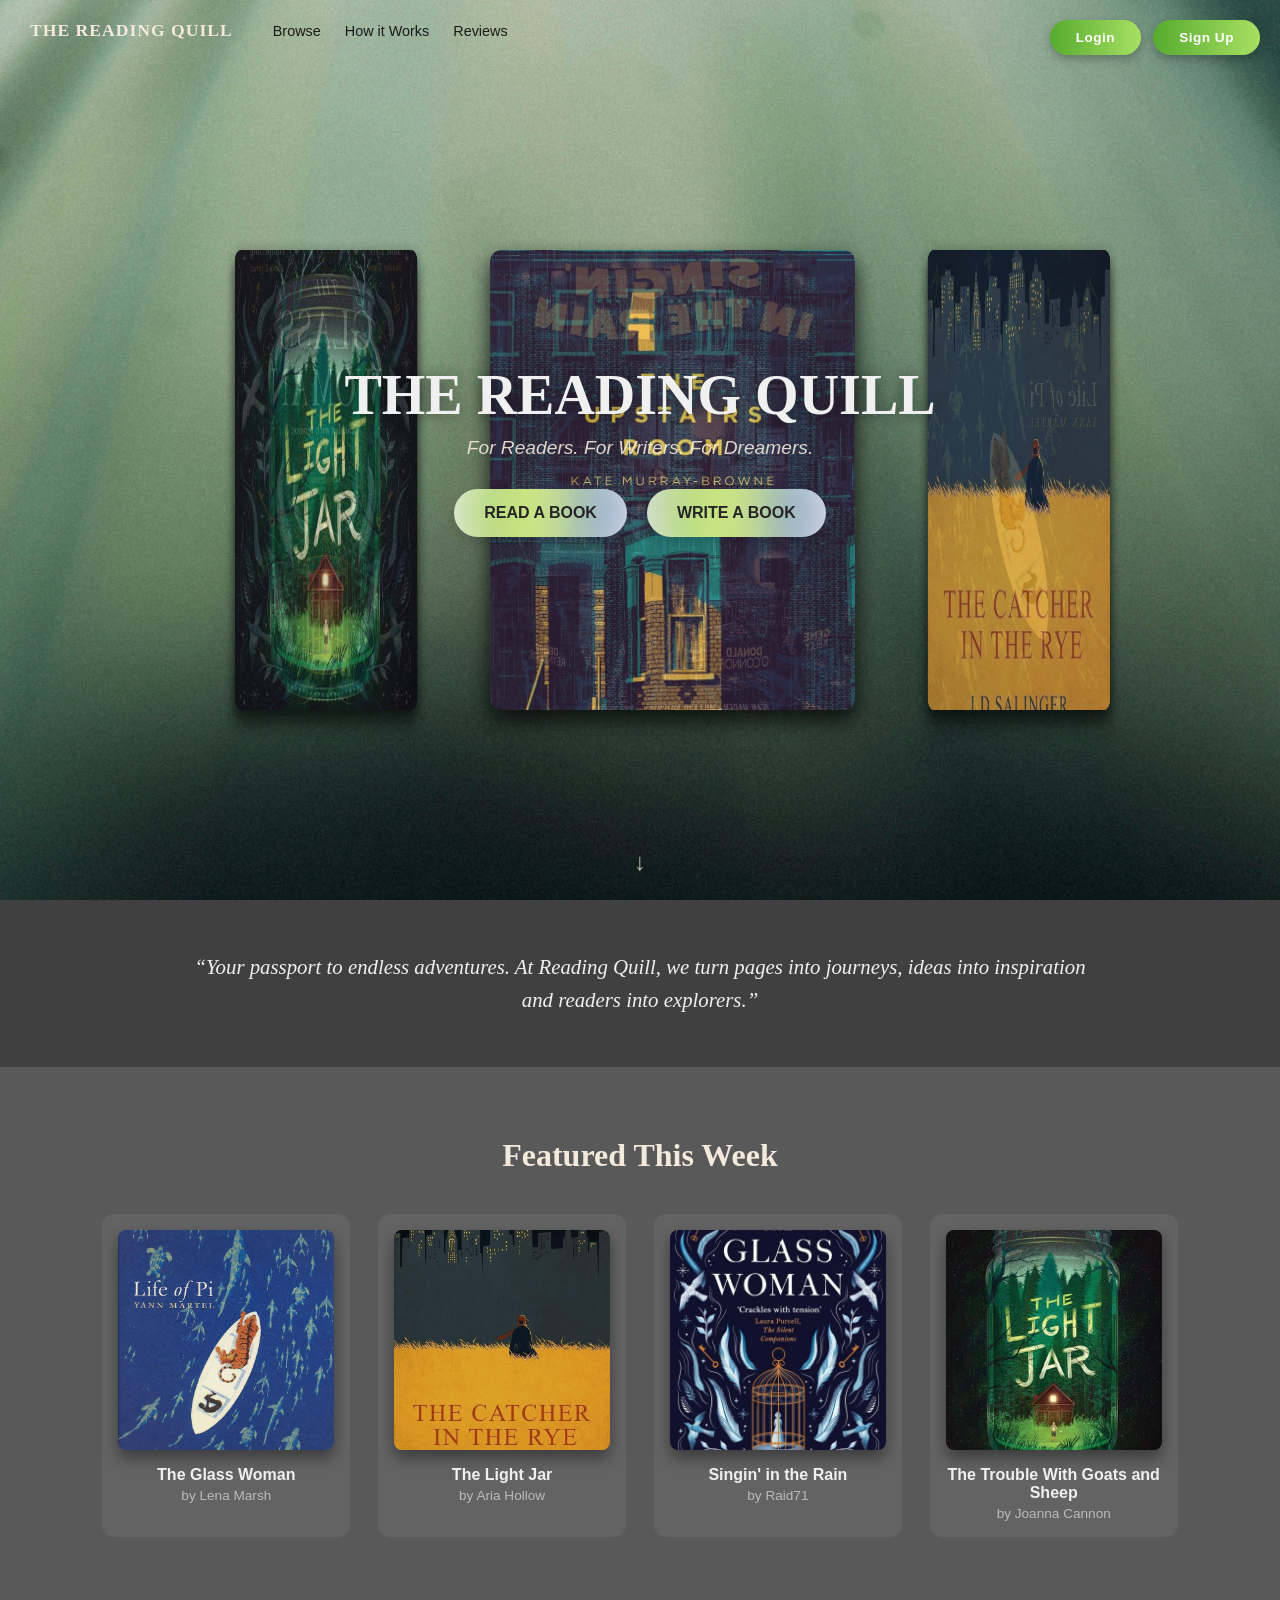
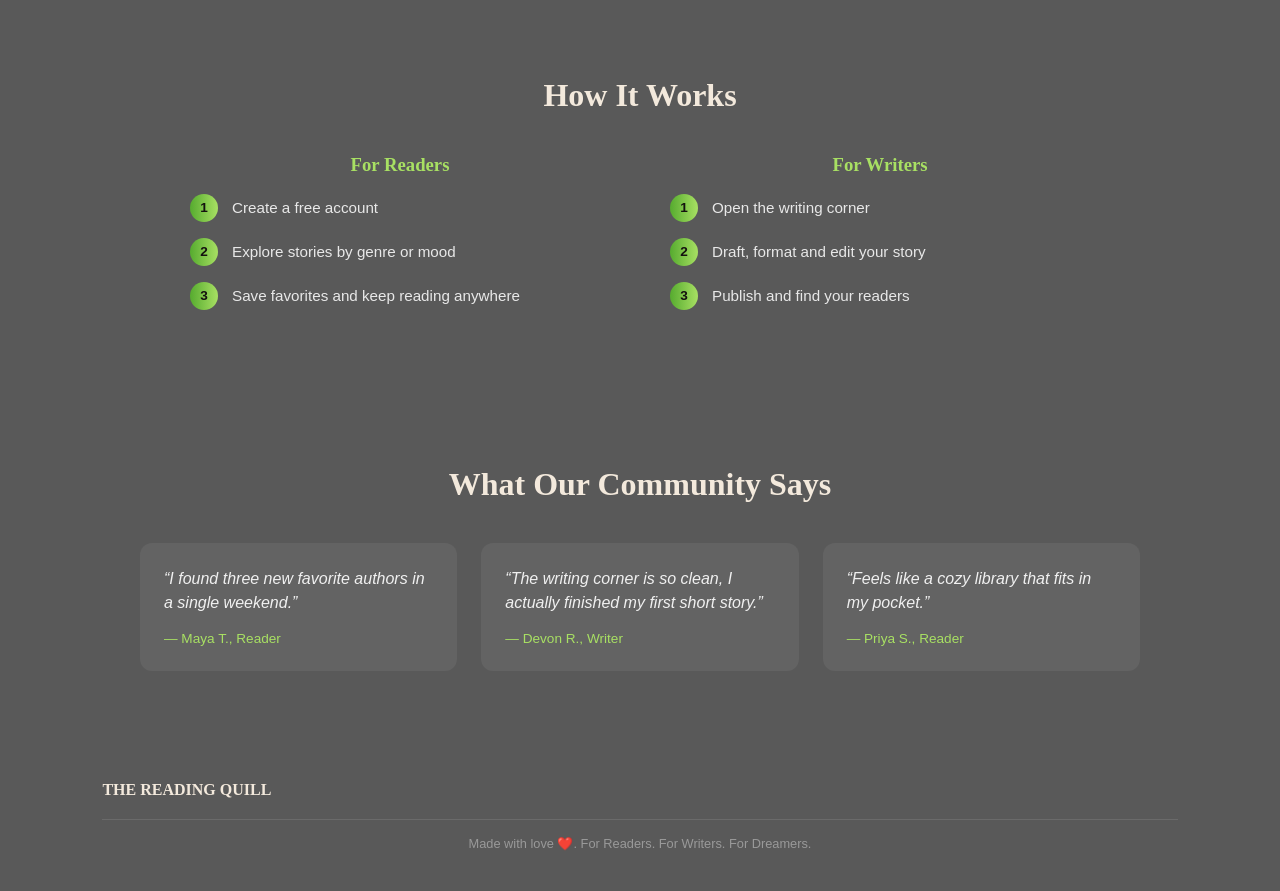
==== index.html @ 71e45e00 "Initial Commit" ====
<!DOCTYPE html>
<html lang="en">
<head>
  <meta charset="UTF-8" />
  <meta name="viewport" content="width=device-width, initial-scale=1.0" />
  <title>THE READING QUILL</title>
  <link rel="stylesheet" href="styles.css" />
</head>
<body class="homepage">

  <div class="hero-wrap">
    <header>
      <a href="login.html" class="nav-btn">Login</a>
      <a href="signup.html" class="nav-btn">Sign Up</a>
    </header>

    <nav class="navbar">
      <a href="index.html" class="logo">THE READING QUILL</a>
      <ul class="nav-links">
        <li><a href="#featured">Browse</a></li>
        <li><a href="#how-it-works">How it Works</a></li>
        <li><a href="#reviews">Reviews</a></li>
      </ul>
    </nav>

    <main>
      <section class="hero">
        <h1>THE READING QUILL</h1>
        <p class="subtitle"><i>For Readers. For Writers. For Dreamers.</i></p>
      </section>

      <div class="buttons">
        <a href="read.html">
          <button class="button">
            READ A BOOK
            <div class="hoverEffect"><div></div></div>
          </button>
        </a>
        <a href="write.html">
          <button class="button">
            WRITE A BOOK
            <div class="hoverEffect"><div></div></div>
          </button>
        </a>
      </div>
    </main>

    <!-- Background Book Carousel -->
    <div class="book-carousel">
      <div class="carousel" id="carousel">
        <img src="images/'An incredible read_ Clever, chilling, I couldn't put it down' —Joanna Cannon, author of The Trouble With Goats and Sheep.jpg" alt="Book 1">
        <img src="images/download (1).jpg" alt="Book 2">
        <img src="images/download.jpg" alt="Book 3">
        <img src="images/Raid71 - Singin' in the Rain reg.jpg" alt="Book 4">
        <img src="images/The Glass Woman.jpg" alt="Book 5">
        <img src="images/The Light Jar.jpg" alt="Book 6">
      </div>
    </div>

    <a href="#featured" class="scroll-cue" aria-label="Scroll down">&#8595;</a>
  </div>

  <!-- Quote Banner -->
  <section class="quote-banner">
    <p>&ldquo;Your passport to endless adventures. At Reading Quill, we turn pages into journeys,
      ideas into inspiration and readers into explorers.&rdquo;</p>
  </section>

  <!-- Featured Books -->
  <section class="featured-books" id="featured">
    <h2>Featured This Week</h2>
    <div class="book-grid">
      <div class="book-card">
        <img src="images/download.jpg" alt="The Glass Woman cover">
        <h3>The Glass Woman</h3>
        <p class="author">by Lena Marsh</p>
      </div>
      <div class="book-card">
        <img src="images/download (1).jpg" alt="The Light Jar cover">
        <h3>The Light Jar</h3>
        <p class="author">by Aria Hollow</p>
      </div>
      <div class="book-card">
        <img src="images/The Glass Woman.jpg" alt="Singin' in the Rain cover">
        <h3>Singin' in the Rain</h3>
        <p class="author">by Raid71</p>
      </div>
      <div class="book-card">
        <img src="images/The Light Jar.jpg" alt="The Trouble With Goats and Sheep cover">
        <h3>The Trouble With Goats and Sheep</h3>
        <p class="author">by Joanna Cannon</p>
      </div>
    </div>
  </section>

  <!-- How It Works -->
  <section class="how-it-works" id="how-it-works">
    <h2>How It Works</h2>
    <div class="how-columns">
      <div class="how-col">
        <h3>For Readers</h3>
        <div class="how-step"><span class="step-num">1</span>Create a free account</div>
        <div class="how-step"><span class="step-num">2</span>Explore stories by genre or mood</div>
        <div class="how-step"><span class="step-num">3</span>Save favorites and keep reading anywhere</div>
      </div>
      <div class="how-col">
        <h3>For Writers</h3>
        <div class="how-step"><span class="step-num">1</span>Open the writing corner</div>
        <div class="how-step"><span class="step-num">2</span>Draft, format and edit your story</div>
        <div class="how-step"><span class="step-num">3</span>Publish and find your readers</div>
      </div>
    </div>
  </section>

  <!-- Reviews -->
  <section class="reviews" id="reviews">
    <h2>What Our Community Says</h2>
    <div class="review-grid">
      <div class="review-card">
        <p>&ldquo;I found three new favorite authors in a single weekend.&rdquo;</p>
        <span class="reviewer">— Maya T., Reader</span>
      </div>
      <div class="review-card">
        <p>&ldquo;The writing corner is so clean, I actually finished my first short story.&rdquo;</p>
        <span class="reviewer">— Devon R., Writer</span>
      </div>
      <div class="review-card">
        <p>&ldquo;Feels like a cozy library that fits in my pocket.&rdquo;</p>
        <span class="reviewer">— Priya S., Reader</span>
      </div>
    </div>
  </section>

  <footer class="site-footer">
    <div class="footer-top">
      <span class="footer-logo">THE READING QUILL</span>
    </div>
    <p class="footer-copy">Made with love ❤️. For Readers. For Writers. For Dreamers.</p>
  </footer>

  <script src="script.js"></script>
</body>
</html>
---- styles.css ----
/* Reset & Basics */
* {
  margin: 0;
  padding: 0;
  box-sizing: border-box;
}

body {
  background: url('images/pexels-martinpechy-2078266.jpg') no-repeat center center fixed;
  background-size: cover;
  height: 100vh;
  color: #f0f0f0;
  display: flex;
  flex-direction: column;
  align-items: center;
  justify-content: center;
  overflow-x: hidden;
  perspective: 1200px;
}

h1{
font-family: 'Merriweather', serif;
}
/* Header */
header {
  position: absolute;
  top: 20px;
  right: 20px;
  z-index: 3;
}
button {
  font-size: 14px;
  padding: 0.5em 2em;
  font-weight: 500;
  background: transparent;
  color: white;
  border: 1px solid white;
  position: relative;
  overflow: hidden;
  border-radius: 1em;
  cursor: pointer;
  margin: none;
}

.gradient {
  position: absolute;
  width: 100%;
  height: 100%;
  left: 0;
  top: 0;
  border-radius: 0.6em;
  margin-top: -0.25em;
  background-image: linear-gradient(
    rgba(0, 0, 0, 0),
    rgba(0, 0, 0, 0),
    rgba(0, 0, 0, 0)
  );
  pointer-events: none;
}

.label {
  position: relative;
  top: -1px;
  z-index: 1;
}

.transition {
  transition-timing-function: cubic-bezier(0, 0, 0.2, 1);
  transition-duration: 500ms;
  background-color: transparent;
  border-radius: 9999px;
  width: 0;
  height: 0;
  position: absolute;
  left: 50%;
  top: 50%;
  transform: translate(-50%, -50%);
}

button:hover .transition {
  width: 14em;
  height: 14em;
}

button:active {
  transform: scale(0.97);
}

button:hover {
  box-shadow: 0 0 20px rgb(255, 255, 255), 
              0 0 40px rgba(138, 209, 161, 0.6); /* stronger glow on hover */
}

/* Title & Subtitle */
main {
  text-align: center;
  z-index: 2;
  position: relative;
}

main h1 {
  font-size: 3.5rem;
  margin-bottom: 10px;
  text-shadow: 0 0 15px rgba(0,0,0,0.5);
}

.subtitle {
  font-family: 'Merriweather', serif;
  color: #F3E9DC;
  font-size: 1.2rem;
  margin-bottom: 30px;
  opacity: 0.9;
}

/* Buttons */
/* Buttons Container */
.buttons {
  display: flex;
  justify-content: center;
  gap: 20px;
  margin-top: 20px;
}

/* Blob Gradient Button */
.button {
  display: inline-flex;
  align-items: center;
  justify-content: center;
  padding: 15px 30px;
  border: 0;
  position: relative;
  overflow: hidden;
  border-radius: 10rem;
  transition: all 0.1s ease;
  font-weight: bold;
  font-size: 1rem;
  cursor: pointer;
  color: #252525;
  z-index: 0;
  box-shadow: 0 6px 12px rgba(0,0,0,0.15);
  background: rgba(255, 255, 255, 0.85);
  backdrop-filter: blur(6px);
}

/* Hover & Active states */
.button:hover {
  background: rgb(193, 228, 248);
  color: rgb(33, 0, 85);
}

.button:active {
  transform: scale(0.97);
}

/* Hover Effect Wrapper */
.hoverEffect {
  position: absolute;
  bottom: 0;
  top: 0;
  left: 0;
  right: 0;
  display: flex;
  align-items: center;
  justify-content: center;
  z-index: -1;
}

/* Rotating Blob */
.hoverEffect div {
  background: linear-gradient(
    90deg,
    rgb(110, 192, 33) 0%,
    rgb(200, 247, 30) 49%,
    rgb(23, 77, 224) 100%
  );
  border-radius: 50%;
  width: 10rem;
  height: 10rem;
  transition: 0.4s;
  filter: blur(20px);
  animation: effect 3s linear infinite;
  opacity: 0.5;
}

.button:hover .hoverEffect div {
  width: 8rem;
  height: 8rem;
}

@keyframes effect {
  from { transform: rotate(0deg); }
  to   { transform: rotate(360deg); }
}

/* Book Carousel */
.book-carousel {
  position: absolute;
  width: 100%;
  height: 100%;
  top: 0;
  left: 0;
  display: flex;
  align-items: center;
  justify-content: center;
  z-index: 0;
}

.carousel {
  position: relative;
  width: 300px;
  height: 400px;
  transform-style: preserve-3d;
  animation: rotate 20s linear infinite;
}

.carousel img {
  position: absolute;
  width: 365px;
  height: 460px;
  opacity: 0.78;
  object-fit: cover;
  border-radius: 12px;
  
  box-shadow: 0 10px 20px rgba(0, 0, 0, 0.568);

}
.carousel img:hover {
  transform: scale(1.1) translateZ(420px);
  opacity: 1;
  z-index: 2;
}
.carousel:hover {
  animation-play-state: running;
}

/* Rotation */
@keyframes rotate {
  from { transform: rotateY(0deg); }
  to   { transform: rotateY(360deg); }
}


/*login button styles */
* {
  margin: 0;
  padding: 0;
  box-sizing: border-box;
  font-family: Arial, sans-serif;
}

body.login {
  height: 100vh;
  display: flex;
  justify-content: center;
  align-items: center;
  background: url('images/Untitled design.png') no-repeat center center/cover;
}

.login-box {
  background: rgba(255, 255, 255, 0.15);
  border-radius: 15px;
  padding: 40px;
  width: 350px;
  backdrop-filter: blur(10px);
  -webkit-backdrop-filter: blur(10px);
  box-shadow: 0 4px 30px rgba(0, 0, 0, 0.3);
  color: white;
  text-align: center;
}

.login-box h2 {
  font-size: 28px;
  margin-bottom: 10px;
  font-weight: bold;
}

.login-box p {
  margin-bottom: 20px;
  font-size: 14px;
  color: #ddd;
}

.input-box {
  position: relative;
  margin-bottom: 20px;
}

.input-box input {
  width: 100%;
  padding: 12px 40px 12px 15px;
  border-radius: 10px;
  border: none;
  outline: none;
  font-size: 14px;
  background: rgba(255, 255, 255, 0.2);
  color: white;
}

.input-box input::placeholder {
  color: #eee;
}

.input-box span {
  position: absolute;
  right: 15px;
  top: 50%;
  transform: translateY(-50%);
  cursor: pointer;
  color: #ddd;
}

.remember {
  display: flex;
  align-items: center;
  gap: 8px;
  font-size: 14px;
  margin-bottom: 20px;
}

.btn {
  width: 100%;
  padding: 12px;
  border: none;
  border-radius: 10px;
  background: linear-gradient(to right, #a8e063, #56ab2f);
  color: white;
  font-size: 16px;
  cursor: pointer;
  transition: 0.3s;
}

.btn:hover {
  opacity: 1.0;
}

.signup {
  margin-top: 15px;
  font-size: 14px;
}

.signup a {
  color: #fff;
  font-weight: bold;
  text-decoration: none;
}
button span {
  pointer-events: none; /* makes sure spans don't block button clicks */
}

.remember {
  display: flex;
  align-items: center;
  gap: 1x; /* space between checkbox & label */
}

.remember label {
  margin-right: 30px; /* distance between "Remember me" and "Forgot Password?" */
  color: white;
}

.remember .forgot {
  color: white;
  text-decoration: none;
  font-size: 1.0em;
}

.remember .forgot:hover {
  text-decoration: underline;
}

.about-section {
  position: absolute;
  bottom: 20px;
  width: 80%;
  text-align: center;
  color: #f0f0f0;
  font-size: 1.1rem;
  background: rgba(0, 0, 0, 0.5);
  padding: 15px;
  border-radius: 10px;
  box-shadow: 0 0 10px rgba(0,0,0,0.5);
  z-index: auto;

}

  .about-section p {
    font-size: 1.1em;
    line-height: 1.6;
  }

/* ============================================
   Home page additions: navbar, hero-wrap, footer,
   featured books, how it works, reviews, quote
   ============================================ */

body.homepage {
  height: auto;
  min-height: 100vh;
  overflow: visible;
  display: block;
}

.hero-wrap {
  position: relative;
  width: 100%;
  height: 100vh;
  display: flex;
  flex-direction: column;
  align-items: center;
  justify-content: center;
  overflow: hidden;
}

/* Login / Sign Up header buttons */
header {
  display: flex;
  gap: 12px;
}

.nav-btn {
  display: inline-flex;
  align-items: center;
  justify-content: center;
  padding: 10px 26px;
  border-radius: 999px;
  background: linear-gradient(90deg, #56ab2f, #a8e063);
  color: #fff;
  font-weight: bold;
  font-size: 0.85rem;
  letter-spacing: 0.5px;
  text-decoration: none;
  box-shadow: 0 4px 10px rgba(0,0,0,0.25);
  transition: transform 0.2s ease, box-shadow 0.2s ease, background 0.2s ease;
}

.nav-btn:hover {
  background: linear-gradient(90deg, #4e9a2f, #94d957);
  transform: translateY(-2px);
  box-shadow: 0 6px 16px rgba(0,0,0,0.35);
}

.nav-btn:active {
  transform: scale(0.97);
}

/* Navbar */
.navbar {
  position: absolute;
  top: 20px;
  left: 30px;
  z-index: 3;
  display: flex;
  align-items: center;
  gap: 40px;
}

.navbar .logo {
  font-family: 'Merriweather', serif;
  font-size: 1.1rem;
  font-weight: bold;
  color: #F3E9DC;
  text-decoration: none;
  letter-spacing: 1px;
}

.nav-links {
  list-style: none;
  display: flex;
  gap: 24px;
}

.nav-links a {
  color: #000000;
  text-decoration: none;
  font-size: 0.9rem;
  opacity: 0.85;
  transition: opacity 0.2s ease;
}

.nav-links a:hover {
  opacity: 1;
  text-decoration: underline;
}

.scroll-cue {
  position: absolute;
  bottom: 24px;
  left: 50%;
  transform: translateX(-50%);
  color: #F3E9DC;
  font-size: 1.5rem;
  text-decoration: none;
  z-index: 3;
  opacity: 0.75;
  animation: bounce 2s infinite;
}

@keyframes bounce {
  0%, 100% { transform: translate(-50%, 0); }
  50% { transform: translate(-50%, 8px); }
}

/* Quote banner */
.quote-banner {
  background: rgba(0, 0, 0, 0.75);
  color: #f0f0f0;
  text-align: center;
  padding: 50px 15%;
}

.quote-banner p {
  font-family: 'Merriweather', serif;
  font-style: italic;
  font-size: 1.3rem;
  line-height: 1.6;
}

/* Shared section styling */
.featured-books,
.how-it-works,
.reviews {
  background: linear-gradient(rgba(0,0,0,0.65), rgba(0,0,0,0.65)), url('images/pexels-martinpechy-2078266.jpg') no-repeat center center fixed;
  background-size: cover;
  color: #f0f0f0;
  padding: 70px 8%;
  text-align: center;
}

.featured-books h2,
.how-it-works h2,
.reviews h2 {
  font-family: 'Merriweather', serif;
  font-size: 2rem;
  margin-bottom: 40px;
  color: #F3E9DC;
}

/* Featured books */
.book-grid {
  display: grid;
  grid-template-columns: repeat(auto-fit, minmax(180px, 1fr));
  gap: 28px;
  max-width: 1100px;
  margin: 0 auto;
}

.book-card {
  background: rgba(255, 255, 255, 0.06);
  border-radius: 12px;
  padding: 16px;
  transition: transform 0.25s ease, background 0.25s ease;
}

.book-card:hover {
  transform: translateY(-6px);
  background: rgba(255, 255, 255, 0.1);
}

.book-card img {
  width: 100%;
  height: 220px;
  object-fit: cover;
  border-radius: 8px;
  margin-bottom: 12px;
  box-shadow: 0 8px 16px rgba(0,0,0,0.4);
}

.book-card h3 {
  font-size: 1rem;
  margin-bottom: 4px;
}

.book-card .author {
  font-size: 0.85rem;
  color: #bbb;
}

/* How it works */
.how-columns {
  display: flex;
  justify-content: center;
  gap: 60px;
  flex-wrap: wrap;
  max-width: 900px;
  margin: 0 auto;
}

.how-col {
  flex: 1;
  min-width: 260px;
  text-align: left;
}

.how-col h3 {
  font-family: 'Merriweather', serif;
  color: #a8e063;
  margin-bottom: 18px;
  text-align: center;
}

.how-step {
  display: flex;
  align-items: center;
  gap: 14px;
  margin-bottom: 16px;
  font-size: 0.95rem;
  color: #e8e8e8;
}

.step-num {
  flex-shrink: 0;
  width: 28px;
  height: 28px;
  border-radius: 50%;
  background: linear-gradient(90deg, #56ab2f, #a8e063);
  color: #14110f;
  font-weight: bold;
  display: flex;
  align-items: center;
  justify-content: center;
  font-size: 0.85rem;
}

/* Reviews */
.review-grid {
  display: grid;
  grid-template-columns: repeat(auto-fit, minmax(220px, 1fr));
  gap: 24px;
  max-width: 1000px;
  margin: 0 auto;
}

.review-card {
  background: rgba(255, 255, 255, 0.06);
  border-radius: 12px;
  padding: 24px;
  text-align: left;
}

.review-card p {
  font-style: italic;
  margin-bottom: 14px;
  line-height: 1.5;
}

.reviewer {
  font-size: 0.85rem;
  color: #a8e063;
}

/* Footer */
.site-footer {
  background: linear-gradient(rgba(0,0,0,0.65), rgba(0,0,0,0.65)), url('images/pexels-martinpechy-2078266.jpg') no-repeat center center fixed;
  background-size: cover;
  color: #ddd;
  padding: 40px 8% 40px;
  text-align: center;
}

.footer-top {
  display: flex;
  justify-content: space-between;
  align-items: center;
  flex-wrap: wrap;
  gap: 16px;
  max-width: 1100px;
  margin: 0 auto 20px;
}

.footer-logo {
  font-family: 'Merriweather', serif;
  font-weight: bold;
  color: #F3E9DC;
}

.footer-links {
  list-style: none;
  display: flex;
  gap: 20px;
  flex-wrap: wrap;
}

.footer-links a {
  color: #ddd;
  text-decoration: none;
  font-size: 0.9rem;
}

.footer-links a:hover {
  text-decoration: underline;
}

.footer-copy {
  font-size: 0.8rem;
  color: #999;
  border-top: 1px solid rgba(255,255,255,0.1);
  padding-top: 16px;
}

@media (max-width: 700px) {
  .navbar {
    left: 16px;
    gap: 20px;
  }
  .nav-links {
    gap: 14px;
  }
  .nav-links a {
    font-size: 0.8rem;
  }
}
@media (max-width: 768px) {

  .carousel {
    width: 180px;
    height: 240px;
  }

  .carousel img {
    width: 180px;
    height: 240px;
  }

  main h1 {
    font-size: 2rem;
  }

  .buttons {
    flex-direction: column;
  }

  .button {
    width: 250px;
  }
}
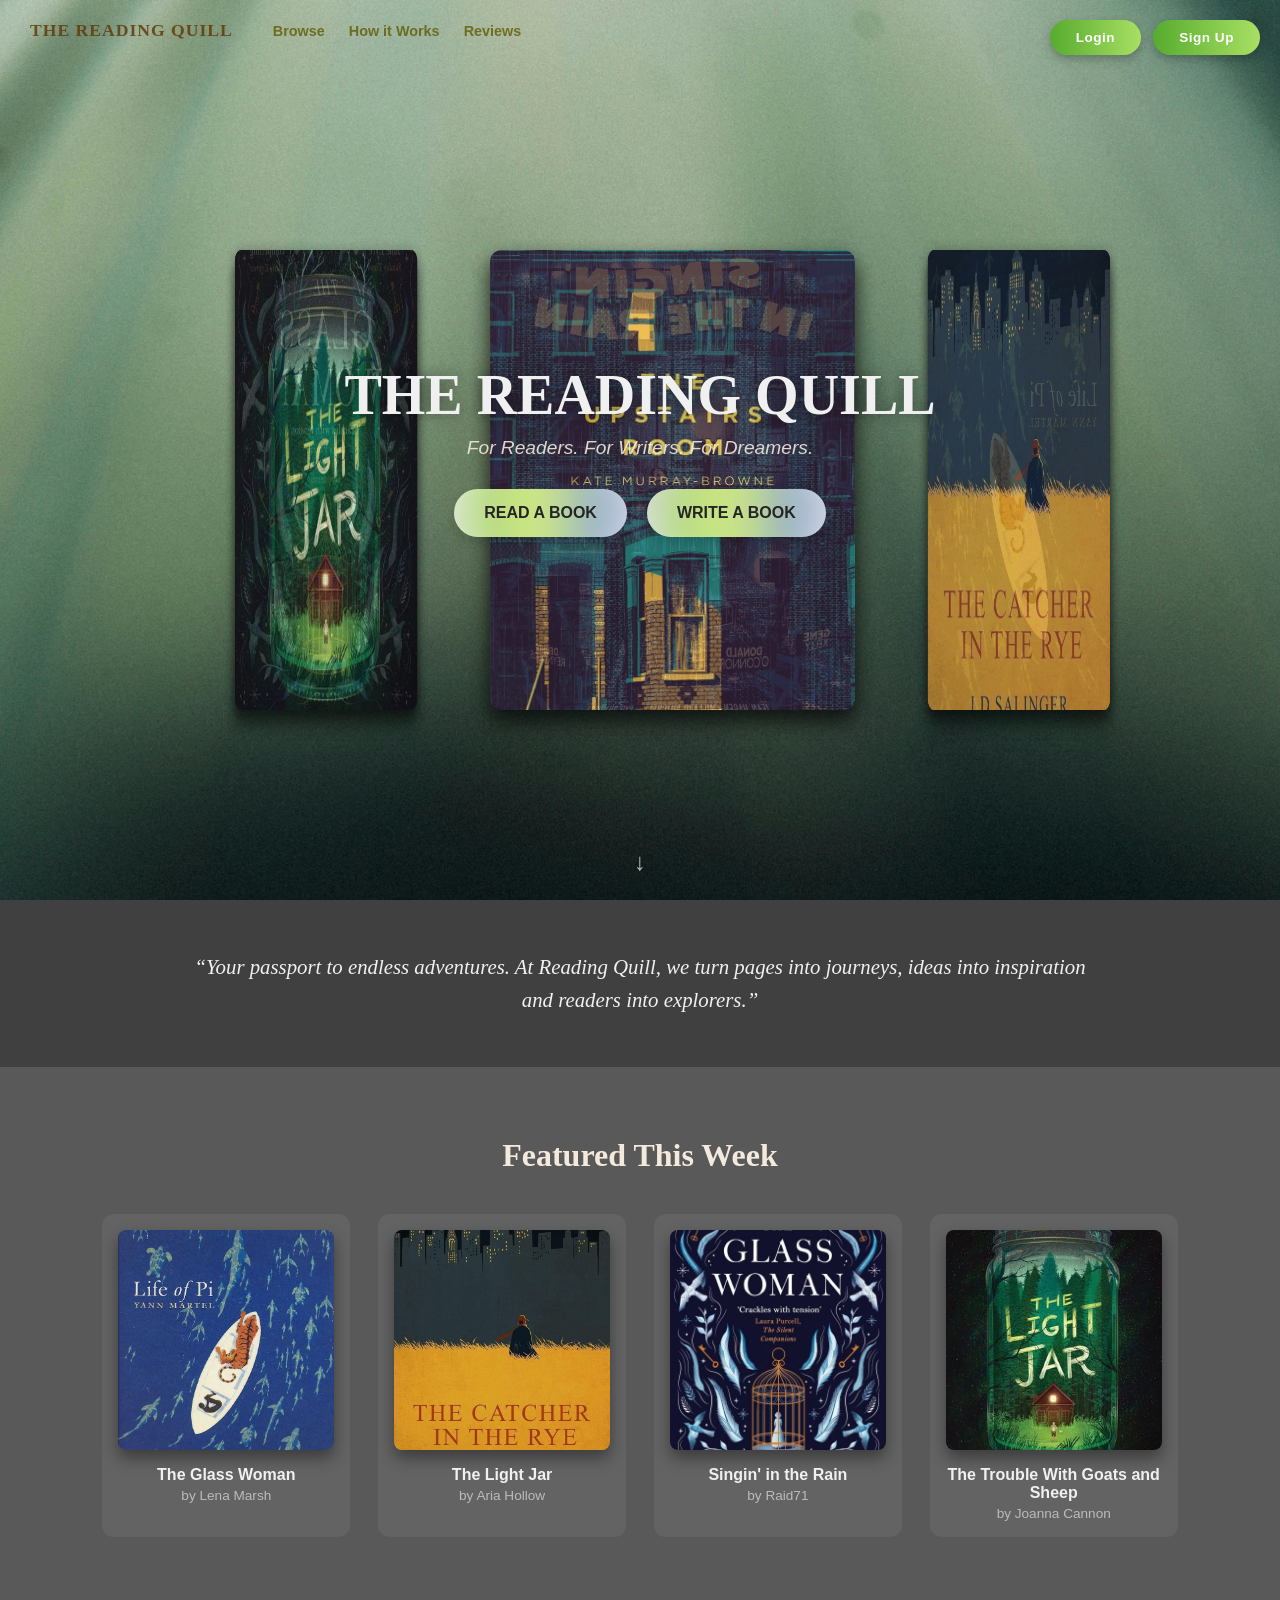
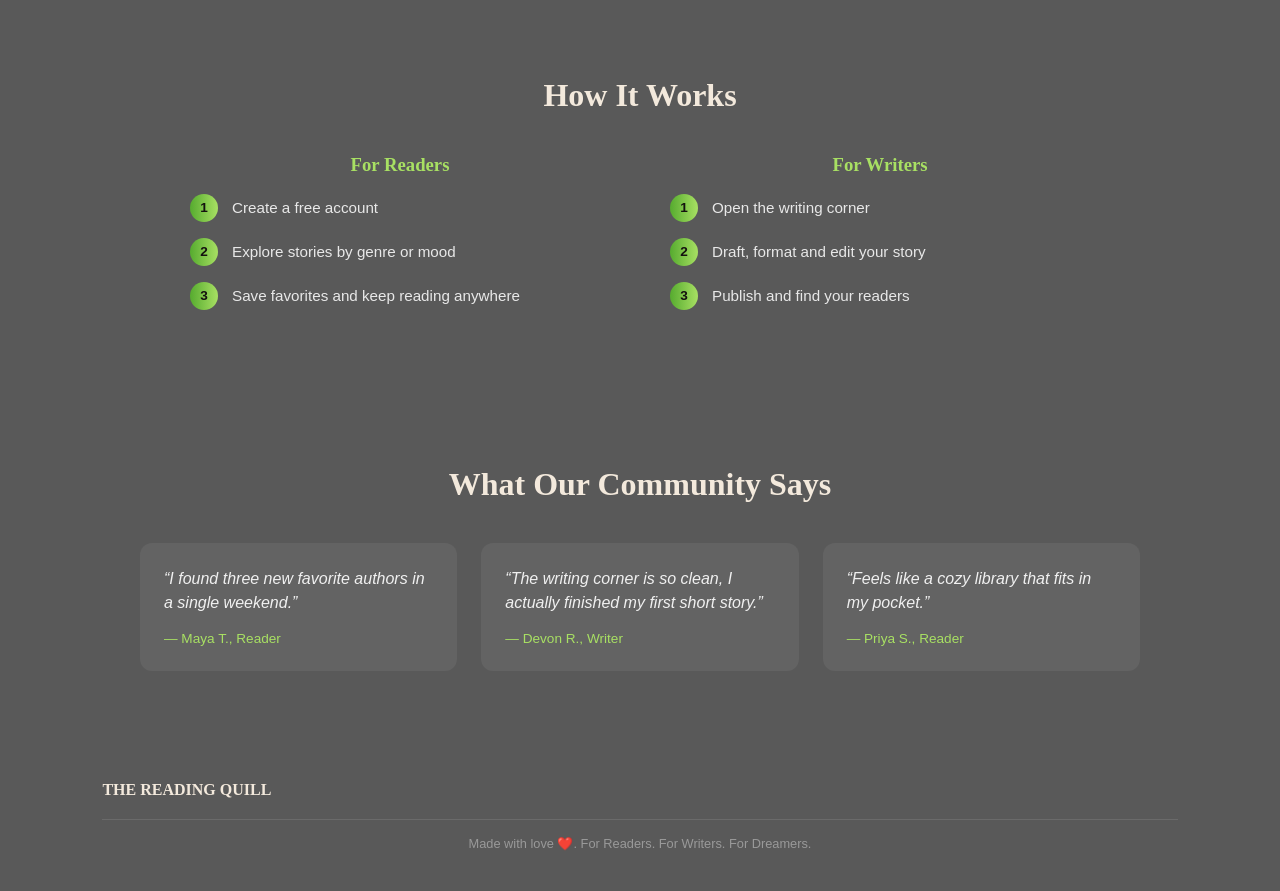
==== commit 57bf77c6: "hamburger menu" ====
--- a/index.html
+++ b/index.html
@@ -10,18 +10,39 @@
 
   <div class="hero-wrap">
     <header>
+  <a href="login.html" class="nav-btn">Login</a>
+  <a href="signup.html" class="nav-btn">Sign Up</a>
+</header>
+    <nav class="navbar">
+  <a href="index.html" class="logo">THE READING QUILL</a>
+
+  <!-- Desktop Navigation -->
+  <ul class="nav-links">
+    <li><a href="#featured">Browse</a></li>
+    <li><a href="#how-it-works">How it Works</a></li>
+    <li><a href="#reviews">Reviews</a></li>
+  </ul>
+
+  <!-- Hamburger Icon -->
+  <div class="hamburger" id="hamburger">
+    ☰
+  </div>
+
+  <!-- Mobile Menu -->
+  <ul class="mobile-menu" id="mobileMenu">
+    <li><a href="#featured">Browse</a></li>
+    <li><a href="#how-it-works">How it Works</a></li>
+    <li><a href="#reviews">Reviews</a></li>
+
+    <li>
       <a href="login.html" class="nav-btn">Login</a>
+    </li>
+
+    <li>
       <a href="signup.html" class="nav-btn">Sign Up</a>
-    </header>
-
-    <nav class="navbar">
-      <a href="index.html" class="logo">THE READING QUILL</a>
-      <ul class="nav-links">
-        <li><a href="#featured">Browse</a></li>
-        <li><a href="#how-it-works">How it Works</a></li>
-        <li><a href="#reviews">Reviews</a></li>
-      </ul>
-    </nav>
+    </li>
+  </ul>
+</nav>
 
     <main>
       <section class="hero">
@@ -140,4 +161,5 @@
 
   <script src="script.js"></script>
 </body>
-</html>+</html>
+<!-- test -->
--- a/styles.css
+++ b/styles.css
@@ -458,7 +458,7 @@
   font-family: 'Merriweather', serif;
   font-size: 1.1rem;
   font-weight: bold;
-  color: #F3E9DC;
+  color: #613a06d7;
   text-decoration: none;
   letter-spacing: 1px;
 }
@@ -470,11 +470,12 @@
 }
 
 .nav-links a {
-  color: #000000;
+  color: #65600b;
   text-decoration: none;
   font-size: 0.9rem;
   opacity: 0.85;
   transition: opacity 0.2s ease;
+  font-weight: bold;
 }
 
 .nav-links a:hover {
@@ -732,4 +733,99 @@
   .button {
     width: 250px;
   }
+}
+/* =========================
+   HAMBURGER MENU
+   ========================= */
+
+.hamburger {
+  display: none;
+  font-size: 2rem;
+  color: #000000;
+  cursor: pointer;
+  z-index: 1001;
+}
+
+.mobile-menu {
+  display: none;
+}
+
+/* Mobile View */
+@media (max-width: 768px) {
+
+  /* Hide desktop nav links */
+  .nav-links {
+    display: none;
+  }
+
+  /* Hide top-right Login & Sign Up buttons */
+  header {
+    display: none;
+  }
+
+  /* Navbar Layout */
+  .navbar {
+    width: 100%;
+    padding: 0 20px;
+    left: 0;
+    top: 20px;
+    justify-content: space-between;
+  }
+
+  /* Show hamburger */
+  .hamburger {
+    display: block;
+  }
+
+  /* Mobile dropdown menu */
+  .mobile-menu {
+    position: absolute;
+    top: 60px;
+    right: 20px;
+    width: 260px;
+    padding: 20px;
+    background: rgba(0, 0, 0, 0.95);
+    backdrop-filter: blur(10px);
+    border-radius: 15px;
+    list-style: none;
+    z-index: 1000;
+
+    display: none;
+    flex-direction: column;
+    gap: 15px;
+
+    box-shadow: 0 10px 25px rgba(0, 0, 0, 0.5);
+  }
+
+  .mobile-menu.active {
+    display: flex;
+  }
+
+  .mobile-menu li {
+    width: 100%;
+  }
+
+  .mobile-menu a:not(.nav-btn) {
+    color: #fff;
+    text-decoration: none;
+    font-size: 1rem;
+    display: block;
+    padding: 8px 0;
+  }
+
+  .mobile-menu a:not(.nav-btn):hover {
+    color: #a8e063;
+  }
+
+  /* Keep original button styling */
+  .mobile-menu .nav-btn {
+    width: 100%;
+    justify-content: center;
+    margin-top: 5px;
+  }
+
+  .navbar .logo {
+    font-size: 0.95rem;
+    max-width: 200px;
+  }
 }
